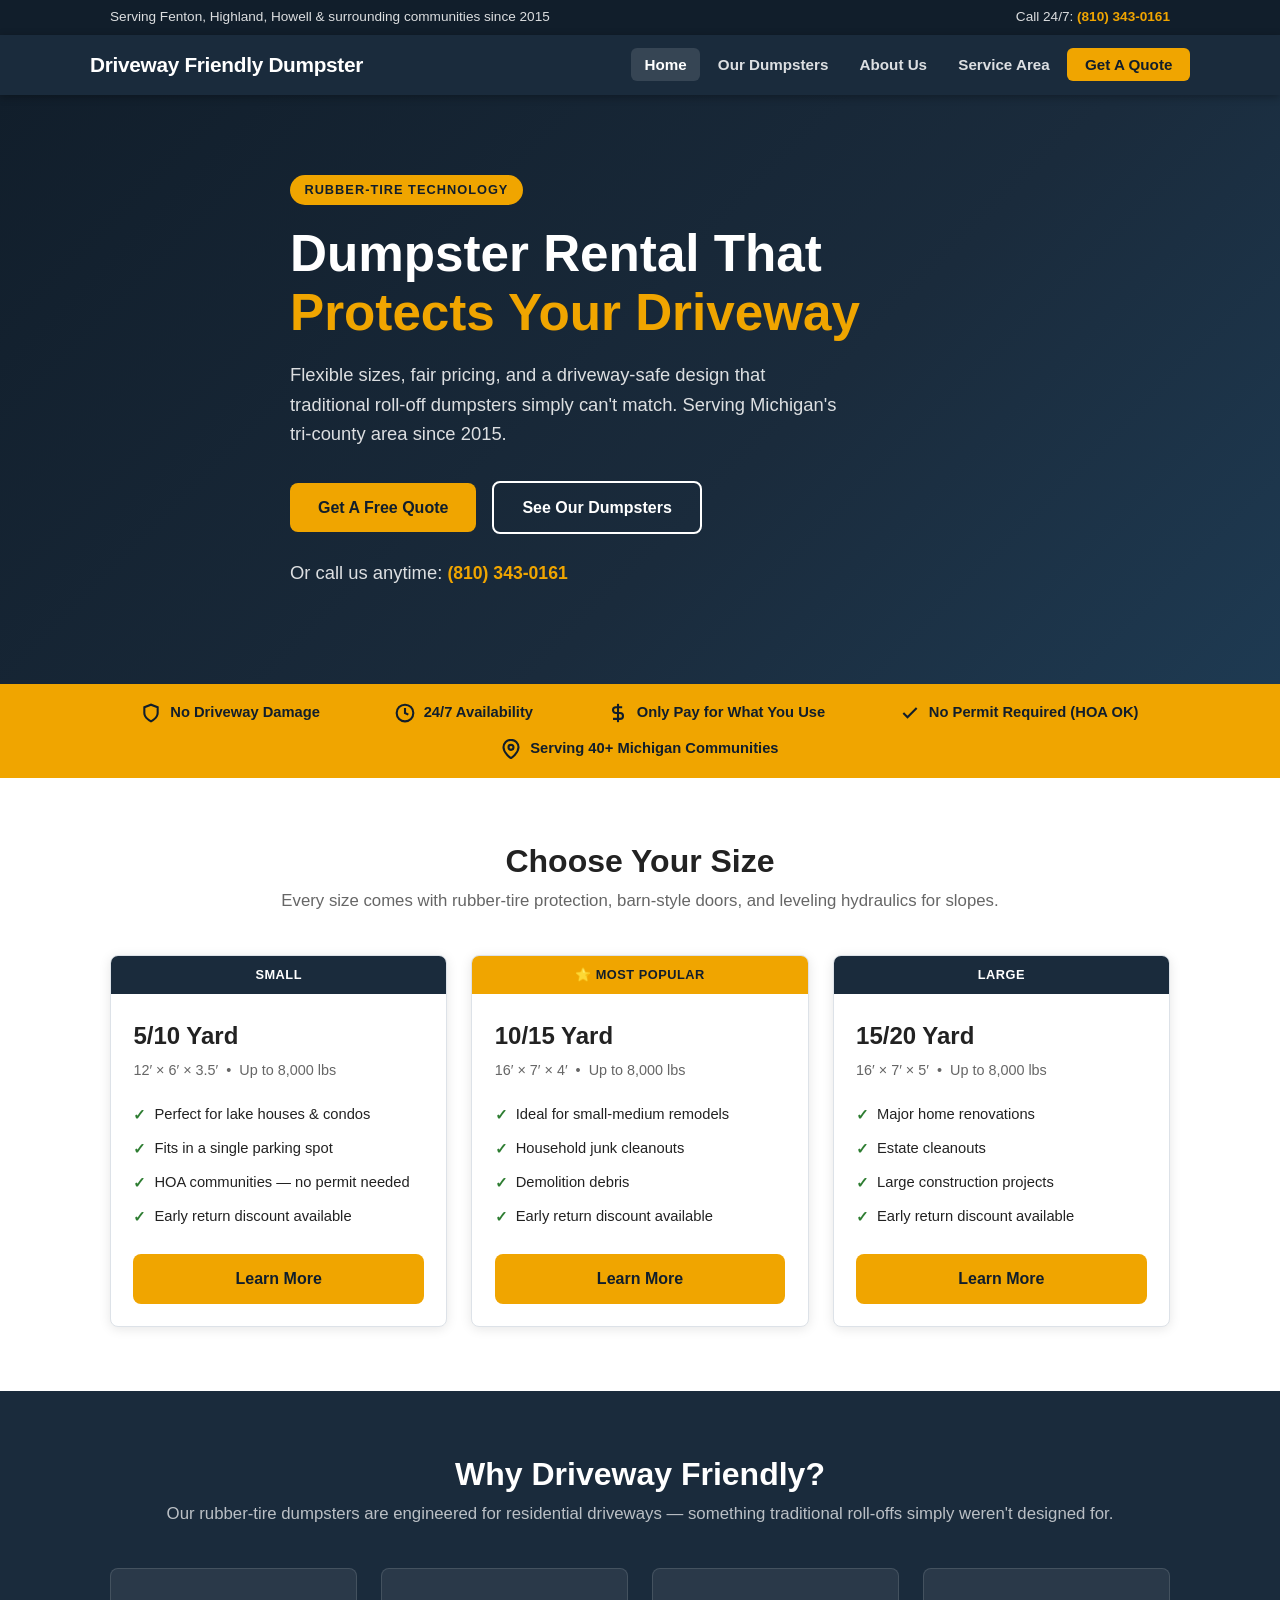
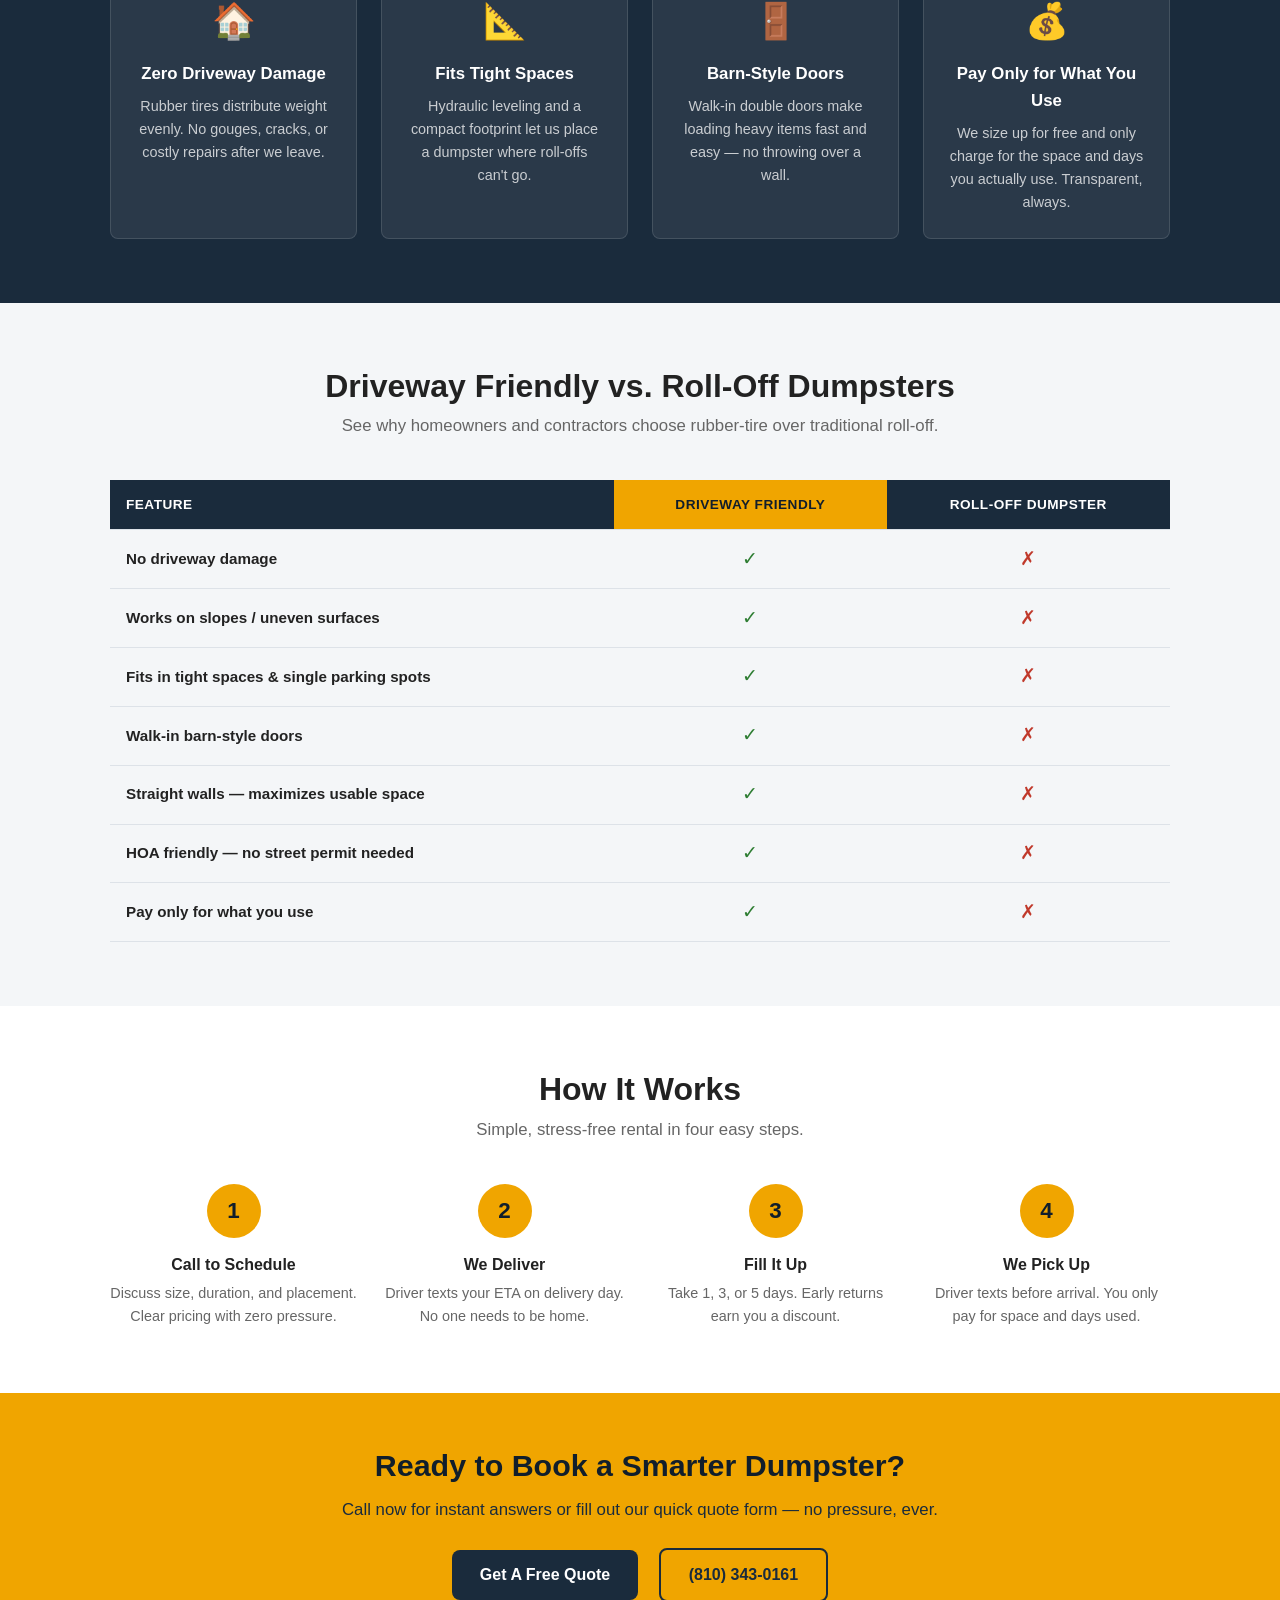
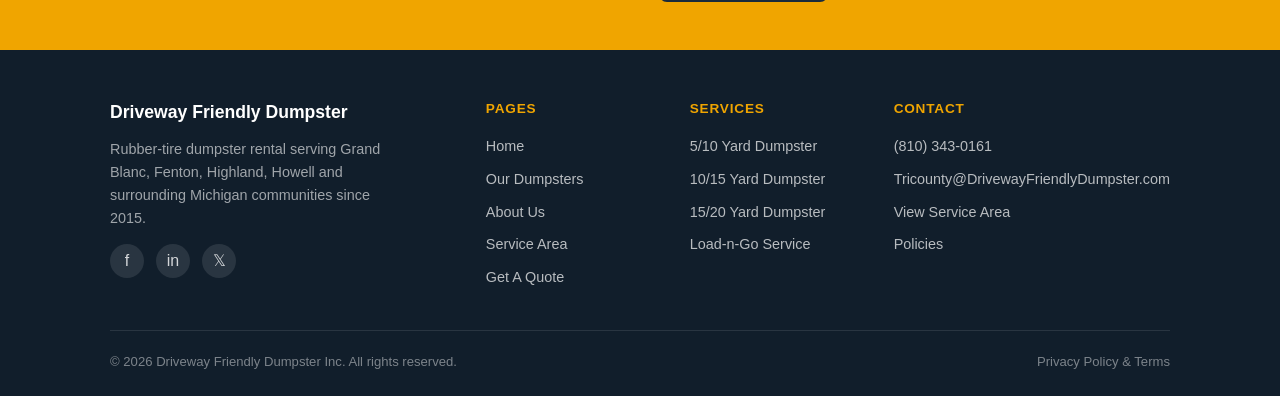
==== index.html @ 8f10da2d "Initial site" ====
<!DOCTYPE html>
<html lang="en">
<head>
  <meta charset="UTF-8" />
  <meta name="viewport" content="width=device-width, initial-scale=1.0" />
  <title>Dumpster Rental | Driveway Friendly Dumpsters | Fenton, Highland &amp; Howell</title>
  <meta name="description" content="Rubber-tire dumpster rental that won't damage your driveway. Serving Grand Blanc, Fenton, Highland, Howell and surrounding Michigan communities since 2015." />
  <link rel="stylesheet" href="css/style.css" />
</head>
<body>

  <!-- TOP BAR -->
  <div class="topbar">
    <div class="container">
      <span>Serving Fenton, Highland, Howell &amp; surrounding communities since 2015</span>
      <span>Call 24/7: <a href="tel:8103430161">(810) 343-0161</a></span>
    </div>
  </div>

  <!-- HEADER -->
  <header>
    <div class="container nav-inner">
      <a class="logo" href="index.html">
        <img src="https://drivewayfriendlydumpster.com/wp-content/uploads/2025/04/DFD-White-Final-Logo.webp"
             alt="Driveway Friendly Dumpster logo" height="54"
             onerror="this.style.display='none'; this.nextElementSibling.style.display='inline'" />
        <span style="display:none">Driveway Friendly Dumpster</span>
      </a>
      <button class="hamburger" aria-label="Open menu">
        <span></span><span></span><span></span>
      </button>
      <nav>
        <ul>
          <li><a href="index.html">Home</a></li>
          <li><a href="our-dumpsters.html">Our Dumpsters</a></li>
          <li><a href="about.html">About Us</a></li>
          <li><a href="service-area.html">Service Area</a></li>
          <li><a href="get-a-quote.html" class="cta-nav">Get A Quote</a></li>
        </ul>
      </nav>
    </div>
  </header>

  <!-- HERO -->
  <section class="hero">
    <div class="container">
      <div class="hero-badge">Rubber-Tire Technology</div>
      <h1>Dumpster Rental That<br><span>Protects Your Driveway</span></h1>
      <p>Flexible sizes, fair pricing, and a driveway-safe design that traditional roll-off dumpsters simply can't match. Serving Michigan's tri-county area since 2015.</p>
      <div class="hero-actions">
        <a href="get-a-quote.html" class="btn btn-gold">Get A Free Quote</a>
        <a href="our-dumpsters.html" class="btn btn-outline">See Our Dumpsters</a>
      </div>
      <p class="hero-phone" style="margin-top:1.5rem">Or call us anytime: <a href="tel:8103430161">(810) 343-0161</a></p>
    </div>
  </section>

  <!-- TRUST BAR -->
  <div class="trust-bar">
    <div class="container">
      <div class="trust-item">
        <svg width="20" height="20" viewBox="0 0 24 24" fill="none" stroke="currentColor" stroke-width="2.5"><path d="M12 22s8-4 8-10V5l-8-3-8 3v7c0 6 8 10 8 10z"/></svg>
        No Driveway Damage
      </div>
      <div class="trust-item">
        <svg width="20" height="20" viewBox="0 0 24 24" fill="none" stroke="currentColor" stroke-width="2.5"><circle cx="12" cy="12" r="10"/><polyline points="12 6 12 12 16 14"/></svg>
        24/7 Availability
      </div>
      <div class="trust-item">
        <svg width="20" height="20" viewBox="0 0 24 24" fill="none" stroke="currentColor" stroke-width="2.5"><line x1="12" y1="1" x2="12" y2="23"/><path d="M17 5H9.5a3.5 3.5 0 0 0 0 7h5a3.5 3.5 0 0 1 0 7H6"/></svg>
        Only Pay for What You Use
      </div>
      <div class="trust-item">
        <svg width="20" height="20" viewBox="0 0 24 24" fill="none" stroke="currentColor" stroke-width="2.5"><polyline points="20 6 9 17 4 12"/></svg>
        No Permit Required (HOA OK)
      </div>
      <div class="trust-item">
        <svg width="20" height="20" viewBox="0 0 24 24" fill="none" stroke="currentColor" stroke-width="2.5"><path d="M21 10c0 7-9 13-9 13s-9-6-9-13a9 9 0 0 1 18 0z"/><circle cx="12" cy="10" r="3"/></svg>
        Serving 40+ Michigan Communities
      </div>
    </div>
  </div>

  <!-- DUMPSTER SIZES -->
  <section class="section">
    <div class="container">
      <div class="center">
        <h2 class="section-title">Choose Your Size</h2>
        <p class="section-sub">Every size comes with rubber-tire protection, barn-style doors, and leveling hydraulics for slopes.</p>
      </div>
      <div class="sizes-grid">

        <!-- Small -->
        <div class="size-card">
          <div class="size-card-badge">Small</div>
          <div class="size-card-body">
            <div class="size-name">5/10 Yard</div>
            <div class="size-dims">12&prime; &times; 6&prime; &times; 3.5&prime; &nbsp;&bull;&nbsp; Up to 8,000 lbs</div>
            <ul class="size-features">
              <li>Perfect for lake houses &amp; condos</li>
              <li>Fits in a single parking spot</li>
              <li>HOA communities — no permit needed</li>
              <li>Early return discount available</li>
            </ul>
            <a href="our-dumpsters.html" class="btn btn-gold">Learn More</a>
          </div>
        </div>

        <!-- Medium -->
        <div class="size-card">
          <div class="size-card-badge popular">⭐ Most Popular</div>
          <div class="size-card-body">
            <div class="size-name">10/15 Yard</div>
            <div class="size-dims">16&prime; &times; 7&prime; &times; 4&prime; &nbsp;&bull;&nbsp; Up to 8,000 lbs</div>
            <ul class="size-features">
              <li>Ideal for small-medium remodels</li>
              <li>Household junk cleanouts</li>
              <li>Demolition debris</li>
              <li>Early return discount available</li>
            </ul>
            <a href="our-dumpsters.html" class="btn btn-gold">Learn More</a>
          </div>
        </div>

        <!-- Large -->
        <div class="size-card">
          <div class="size-card-badge">Large</div>
          <div class="size-card-body">
            <div class="size-name">15/20 Yard</div>
            <div class="size-dims">16&prime; &times; 7&prime; &times; 5&prime; &nbsp;&bull;&nbsp; Up to 8,000 lbs</div>
            <ul class="size-features">
              <li>Major home renovations</li>
              <li>Estate cleanouts</li>
              <li>Large construction projects</li>
              <li>Early return discount available</li>
            </ul>
            <a href="our-dumpsters.html" class="btn btn-gold">Learn More</a>
          </div>
        </div>

      </div>
    </div>
  </section>

  <!-- WHY CHOOSE US -->
  <section class="section section-dark">
    <div class="container">
      <div class="center">
        <h2 class="section-title">Why Driveway Friendly?</h2>
        <p class="section-sub">Our rubber-tire dumpsters are engineered for residential driveways — something traditional roll-offs simply weren't designed for.</p>
      </div>
      <div class="features-grid">
        <div class="feature-card">
          <div class="feature-icon">🏠</div>
          <h3>Zero Driveway Damage</h3>
          <p>Rubber tires distribute weight evenly. No gouges, cracks, or costly repairs after we leave.</p>
        </div>
        <div class="feature-card">
          <div class="feature-icon">📐</div>
          <h3>Fits Tight Spaces</h3>
          <p>Hydraulic leveling and a compact footprint let us place a dumpster where roll-offs can't go.</p>
        </div>
        <div class="feature-card">
          <div class="feature-icon">🚪</div>
          <h3>Barn-Style Doors</h3>
          <p>Walk-in double doors make loading heavy items fast and easy — no throwing over a wall.</p>
        </div>
        <div class="feature-card">
          <div class="feature-icon">💰</div>
          <h3>Pay Only for What You Use</h3>
          <p>We size up for free and only charge for the space and days you actually use. Transparent, always.</p>
        </div>
      </div>
    </div>
  </section>

  <!-- COMPARISON TABLE -->
  <section class="section section-alt">
    <div class="container">
      <div class="center">
        <h2 class="section-title">Driveway Friendly vs. Roll-Off Dumpsters</h2>
        <p class="section-sub">See why homeowners and contractors choose rubber-tire over traditional roll-off.</p>
      </div>
      <table class="compare-table">
        <thead>
          <tr>
            <th>Feature</th>
            <th>Driveway Friendly</th>
            <th>Roll-Off Dumpster</th>
          </tr>
        </thead>
        <tbody>
          <tr>
            <td>No driveway damage</td>
            <td><span class="check">✓</span></td>
            <td><span class="cross">✗</span></td>
          </tr>
          <tr>
            <td>Works on slopes / uneven surfaces</td>
            <td><span class="check">✓</span></td>
            <td><span class="cross">✗</span></td>
          </tr>
          <tr>
            <td>Fits in tight spaces &amp; single parking spots</td>
            <td><span class="check">✓</span></td>
            <td><span class="cross">✗</span></td>
          </tr>
          <tr>
            <td>Walk-in barn-style doors</td>
            <td><span class="check">✓</span></td>
            <td><span class="cross">✗</span></td>
          </tr>
          <tr>
            <td>Straight walls — maximizes usable space</td>
            <td><span class="check">✓</span></td>
            <td><span class="cross">✗</span></td>
          </tr>
          <tr>
            <td>HOA friendly — no street permit needed</td>
            <td><span class="check">✓</span></td>
            <td><span class="cross">✗</span></td>
          </tr>
          <tr>
            <td>Pay only for what you use</td>
            <td><span class="check">✓</span></td>
            <td><span class="cross">✗</span></td>
          </tr>
        </tbody>
      </table>
    </div>
  </section>

  <!-- HOW IT WORKS -->
  <section class="section">
    <div class="container">
      <div class="center">
        <h2 class="section-title">How It Works</h2>
        <p class="section-sub">Simple, stress-free rental in four easy steps.</p>
      </div>
      <div class="steps">
        <div class="step">
          <div class="step-num">1</div>
          <h3>Call to Schedule</h3>
          <p>Discuss size, duration, and placement. Clear pricing with zero pressure.</p>
        </div>
        <div class="step">
          <div class="step-num">2</div>
          <h3>We Deliver</h3>
          <p>Driver texts your ETA on delivery day. No one needs to be home.</p>
        </div>
        <div class="step">
          <div class="step-num">3</div>
          <h3>Fill It Up</h3>
          <p>Take 1, 3, or 5 days. Early returns earn you a discount.</p>
        </div>
        <div class="step">
          <div class="step-num">4</div>
          <h3>We Pick Up</h3>
          <p>Driver texts before arrival. You only pay for space and days used.</p>
        </div>
      </div>
    </div>
  </section>

  <!-- CTA BAND -->
  <div class="cta-band">
    <div class="container">
      <h2>Ready to Book a Smarter Dumpster?</h2>
      <p>Call now for instant answers or fill out our quick quote form — no pressure, ever.</p>
      <a href="get-a-quote.html" class="btn">Get A Free Quote</a>
      <a href="tel:8103430161" class="btn btn-phone">(810) 343-0161</a>
    </div>
  </div>

  <!-- FOOTER -->
  <footer>
    <div class="container">
      <div class="footer-grid">
        <div class="footer-brand">
          <img src="https://drivewayfriendlydumpster.com/wp-content/uploads/2025/04/DFD-White-Final-Logo.webp"
               alt="Driveway Friendly Dumpster" height="50"
               onerror="this.style.display='none'; this.insertAdjacentHTML('afterend','<span style=\'color:#fff;font-weight:800;font-size:1.1rem\'>Driveway Friendly Dumpster</span>')" />
          <p>Rubber-tire dumpster rental serving Grand Blanc, Fenton, Highland, Howell and surrounding Michigan communities since 2015.</p>
          <div class="social-links">
            <a href="#" aria-label="Facebook">f</a>
            <a href="#" aria-label="Instagram">in</a>
            <a href="#" aria-label="X / Twitter">𝕏</a>
          </div>
        </div>
        <div class="footer-col">
          <h4>Pages</h4>
          <ul>
            <li><a href="index.html">Home</a></li>
            <li><a href="our-dumpsters.html">Our Dumpsters</a></li>
            <li><a href="about.html">About Us</a></li>
            <li><a href="service-area.html">Service Area</a></li>
            <li><a href="get-a-quote.html">Get A Quote</a></li>
          </ul>
        </div>
        <div class="footer-col">
          <h4>Services</h4>
          <ul>
            <li><a href="our-dumpsters.html">5/10 Yard Dumpster</a></li>
            <li><a href="our-dumpsters.html">10/15 Yard Dumpster</a></li>
            <li><a href="our-dumpsters.html">15/20 Yard Dumpster</a></li>
            <li><a href="our-dumpsters.html">Load-n-Go Service</a></li>
          </ul>
        </div>
        <div class="footer-col">
          <h4>Contact</h4>
          <ul>
            <li><a href="tel:8103430161">(810) 343-0161</a></li>
            <li><a href="mailto:Tricounty@DrivewayFriendlyDumpster.com">Tricounty@DrivewayFriendlyDumpster.com</a></li>
            <li><a href="service-area.html">View Service Area</a></li>
            <li><a href="policies.html">Policies</a></li>
          </ul>
        </div>
      </div>
      <div class="footer-bottom">
        <span>&copy; <span id="yr"></span> Driveway Friendly Dumpster Inc. All rights reserved.</span>
        <a href="policies.html">Privacy Policy &amp; Terms</a>
      </div>
    </div>
  </footer>

  <script>document.getElementById('yr').textContent = new Date().getFullYear();</script>
  <script src="js/main.js"></script>
</body>
</html>
---- css/style.css ----
/* ===== RESET & BASE ===== */
*, *::before, *::after { box-sizing: border-box; margin: 0; padding: 0; }

:root {
  --navy:   #1a2b3c;
  --navy-dark: #111e2b;
  --gold:   #f0a500;
  --gold-dark: #d49200;
  --green:  #2e7d32;
  --light:  #f4f6f8;
  --white:  #ffffff;
  --text:   #222222;
  --muted:  #666666;
  --border: #dde2e8;
  --radius: 8px;
  --shadow: 0 2px 12px rgba(0,0,0,.10);
}

html { scroll-behavior: smooth; }

body {
  font-family: 'Segoe UI', Arial, sans-serif;
  color: var(--text);
  background: var(--white);
  line-height: 1.6;
}

a { color: inherit; text-decoration: none; }
ul { list-style: none; }
img { max-width: 100%; display: block; }

.container { max-width: 1100px; margin: 0 auto; padding: 0 1.25rem; }

/* ===== UTILITY ===== */
.btn {
  display: inline-block;
  padding: .75rem 1.75rem;
  border-radius: var(--radius);
  font-weight: 700;
  font-size: 1rem;
  cursor: pointer;
  transition: background .2s, transform .1s;
  border: none;
}
.btn:active { transform: scale(.97); }
.btn-gold   { background: var(--gold); color: var(--navy-dark); }
.btn-gold:hover { background: var(--gold-dark); }
.btn-outline { background: transparent; border: 2px solid var(--white); color: var(--white); }
.btn-outline:hover { background: rgba(255,255,255,.12); }

.section { padding: 4rem 0; }
.section-alt { background: var(--light); }
.section-dark { background: var(--navy); color: var(--white); }

.section-title {
  font-size: 2rem;
  font-weight: 800;
  margin-bottom: .5rem;
  line-height: 1.2;
}
.section-sub {
  font-size: 1.05rem;
  color: var(--muted);
  margin-bottom: 2.5rem;
}
.section-dark .section-sub { color: rgba(255,255,255,.7); }
.center { text-align: center; }

/* ===== TOP BAR ===== */
.topbar {
  background: var(--navy-dark);
  color: rgba(255,255,255,.85);
  font-size: .85rem;
  padding: .4rem 0;
}
.topbar .container {
  display: flex;
  justify-content: space-between;
  align-items: center;
  gap: 1rem;
  flex-wrap: wrap;
}
.topbar a { color: var(--gold); font-weight: 600; }

/* ===== HEADER / NAV ===== */
header {
  background: var(--navy);
  position: sticky;
  top: 0;
  z-index: 100;
  box-shadow: 0 2px 8px rgba(0,0,0,.3);
}
.nav-inner {
  display: flex;
  align-items: center;
  justify-content: space-between;
  padding: .85rem 0;
}
.logo img { height: 54px; }
.logo span {
  color: var(--white);
  font-size: 1.3rem;
  font-weight: 800;
  letter-spacing: -.3px;
}

nav ul {
  display: flex;
  gap: .25rem;
  align-items: center;
}
nav a {
  color: rgba(255,255,255,.85);
  font-size: .95rem;
  font-weight: 600;
  padding: .5rem .85rem;
  border-radius: 6px;
  transition: background .15s, color .15s;
}
nav a:hover, nav a.active { color: var(--white); background: rgba(255,255,255,.12); }
nav .cta-nav { background: var(--gold); color: var(--navy-dark); padding: .5rem 1.1rem; }
nav .cta-nav:hover { background: var(--gold-dark); }

/* Hamburger */
.hamburger {
  display: none;
  flex-direction: column;
  gap: 5px;
  background: none;
  border: none;
  cursor: pointer;
  padding: .4rem;
}
.hamburger span {
  display: block;
  width: 26px;
  height: 3px;
  background: var(--white);
  border-radius: 2px;
  transition: all .25s;
}
.hamburger.open span:nth-child(1) { transform: translateY(8px) rotate(45deg); }
.hamburger.open span:nth-child(2) { opacity: 0; }
.hamburger.open span:nth-child(3) { transform: translateY(-8px) rotate(-45deg); }

/* ===== HERO ===== */
.hero {
  background: linear-gradient(135deg, var(--navy-dark) 0%, var(--navy) 60%, #1e3a52 100%);
  color: var(--white);
  padding: 5rem 0 4rem;
  position: relative;
  overflow: hidden;
}
.hero::before {
  content: '';
  position: absolute;
  inset: 0;
  background: url('https://drivewayfriendlydumpster.com/wp-content/uploads/2025/06/DFD-Website-Dumpster-Home-Page-2-scaled.webp') center/cover no-repeat;
  opacity: .18;
}
.hero .container { position: relative; max-width: 740px; }
.hero-badge {
  display: inline-block;
  background: var(--gold);
  color: var(--navy-dark);
  font-size: .8rem;
  font-weight: 800;
  letter-spacing: 1px;
  text-transform: uppercase;
  padding: .3rem .9rem;
  border-radius: 20px;
  margin-bottom: 1.25rem;
}
.hero h1 {
  font-size: clamp(2rem, 5vw, 3.2rem);
  font-weight: 900;
  line-height: 1.15;
  margin-bottom: 1.1rem;
}
.hero h1 span { color: var(--gold); }
.hero p {
  font-size: 1.15rem;
  color: rgba(255,255,255,.85);
  margin-bottom: 2rem;
  max-width: 560px;
}
.hero-actions { display: flex; gap: 1rem; flex-wrap: wrap; align-items: center; }
.hero-phone { color: rgba(255,255,255,.8); font-size: .95rem; }
.hero-phone a { color: var(--gold); font-weight: 700; font-size: 1.1rem; }

/* ===== TRUST BAR ===== */
.trust-bar { background: var(--gold); padding: 1.1rem 0; }
.trust-bar .container {
  display: flex;
  justify-content: space-around;
  align-items: center;
  flex-wrap: wrap;
  gap: .75rem;
}
.trust-item {
  display: flex;
  align-items: center;
  gap: .55rem;
  font-weight: 700;
  color: var(--navy-dark);
  font-size: .92rem;
}
.trust-item svg { flex-shrink: 0; }

/* ===== SIZES GRID ===== */
.sizes-grid {
  display: grid;
  grid-template-columns: repeat(3, 1fr);
  gap: 1.5rem;
  margin-top: 2.5rem;
}
.size-card {
  background: var(--white);
  border: 1px solid var(--border);
  border-radius: var(--radius);
  overflow: hidden;
  box-shadow: var(--shadow);
  transition: transform .2s, box-shadow .2s;
  display: flex;
  flex-direction: column;
}
.size-card:hover { transform: translateY(-4px); box-shadow: 0 8px 24px rgba(0,0,0,.13); }
.size-card-badge {
  background: var(--navy);
  color: var(--white);
  text-align: center;
  padding: .55rem;
  font-size: .8rem;
  font-weight: 700;
  letter-spacing: .5px;
  text-transform: uppercase;
}
.size-card-badge.popular { background: var(--gold); color: var(--navy-dark); }
.size-card-body { padding: 1.4rem; flex: 1; display: flex; flex-direction: column; }
.size-name { font-size: 1.5rem; font-weight: 800; margin-bottom: .25rem; }
.size-dims { color: var(--muted); font-size: .9rem; margin-bottom: 1rem; }
.size-features { margin-bottom: 1.25rem; flex: 1; }
.size-features li {
  padding: .3rem 0;
  font-size: .92rem;
  display: flex;
  align-items: flex-start;
  gap: .5rem;
}
.size-features li::before {
  content: '✓';
  color: var(--green);
  font-weight: 900;
  flex-shrink: 0;
  margin-top: .05rem;
}
.size-card .btn { width: 100%; text-align: center; }

/* ===== COMPARISON ===== */
.compare-table {
  width: 100%;
  border-collapse: collapse;
  margin-top: 2rem;
  font-size: .95rem;
}
.compare-table th, .compare-table td {
  padding: .85rem 1rem;
  text-align: center;
  border-bottom: 1px solid var(--border);
}
.compare-table th { font-weight: 800; font-size: .85rem; text-transform: uppercase; letter-spacing: .5px; }
.compare-table th:first-child, .compare-table td:first-child { text-align: left; font-weight: 600; }
.compare-table thead tr { background: var(--navy); color: var(--white); }
.compare-table thead th:nth-child(2) { background: var(--gold); color: var(--navy-dark); }
.compare-table tbody tr:nth-child(even) { background: var(--light); }
.check { color: var(--green); font-size: 1.2rem; }
.cross  { color: #c0392b; font-size: 1.2rem; }

/* ===== WHY US ===== */
.features-grid {
  display: grid;
  grid-template-columns: repeat(auto-fit, minmax(220px, 1fr));
  gap: 1.5rem;
  margin-top: 2rem;
}
.feature-card {
  background: rgba(255,255,255,.07);
  border: 1px solid rgba(255,255,255,.12);
  border-radius: var(--radius);
  padding: 1.5rem;
  text-align: center;
}
.feature-icon { font-size: 2.2rem; margin-bottom: .75rem; }
.feature-card h3 { font-size: 1.05rem; font-weight: 800; margin-bottom: .4rem; }
.feature-card p { font-size: .9rem; color: rgba(255,255,255,.75); }

/* ===== HOW IT WORKS ===== */
.steps { display: grid; grid-template-columns: repeat(auto-fit, minmax(200px, 1fr)); gap: 1.5rem; margin-top: 2rem; }
.step { text-align: center; }
.step-num {
  width: 54px; height: 54px;
  background: var(--gold);
  color: var(--navy-dark);
  border-radius: 50%;
  display: flex; align-items: center; justify-content: center;
  font-size: 1.4rem; font-weight: 900;
  margin: 0 auto .9rem;
}
.step h3 { font-size: 1rem; font-weight: 800; margin-bottom: .3rem; }
.step p { font-size: .9rem; color: var(--muted); }

/* ===== CTA BAND ===== */
.cta-band {
  background: var(--gold);
  padding: 3rem 0;
  text-align: center;
}
.cta-band h2 { font-size: 1.9rem; font-weight: 900; color: var(--navy-dark); margin-bottom: .5rem; }
.cta-band p { color: var(--navy); margin-bottom: 1.5rem; font-size: 1.05rem; }
.cta-band .btn { background: var(--navy); color: var(--white); margin: 0 .5rem; }
.cta-band .btn:hover { background: var(--navy-dark); }
.cta-band .btn-phone { background: transparent; border: 2px solid var(--navy); color: var(--navy); }
.cta-band .btn-phone:hover { background: rgba(0,0,0,.07); }

/* ===== ABOUT PAGE ===== */
.about-grid { display: grid; grid-template-columns: 1fr 1fr; gap: 3rem; align-items: start; margin-top: 2rem; }
.about-text p { margin-bottom: 1rem; }
.quote-block {
  border-left: 4px solid var(--gold);
  padding: 1rem 1.5rem;
  background: var(--light);
  border-radius: 0 var(--radius) var(--radius) 0;
  margin: 1.5rem 0;
  font-style: italic;
  font-size: 1.05rem;
}
.stat-grid { display: grid; grid-template-columns: 1fr 1fr; gap: 1rem; }
.stat-card { background: var(--navy); color: var(--white); border-radius: var(--radius); padding: 1.25rem; text-align: center; }
.stat-card .num { font-size: 2rem; font-weight: 900; color: var(--gold); }
.stat-card .lbl { font-size: .85rem; color: rgba(255,255,255,.75); }

/* ===== SERVICE AREA ===== */
.area-list {
  display: grid;
  grid-template-columns: repeat(auto-fill, minmax(180px, 1fr));
  gap: .5rem;
  margin-top: 1.5rem;
}
.area-list li {
  background: var(--light);
  border-radius: 6px;
  padding: .5rem .85rem;
  font-size: .92rem;
  display: flex; align-items: center; gap: .4rem;
}
.area-list li::before { content: '📍'; font-size: .8rem; }

/* ===== QUOTE FORM ===== */
.quote-layout { display: grid; grid-template-columns: 1fr 360px; gap: 2.5rem; align-items: start; }
.form-card {
  background: var(--white);
  border: 1px solid var(--border);
  border-radius: var(--radius);
  padding: 2rem;
  box-shadow: var(--shadow);
}
.form-row { display: grid; grid-template-columns: 1fr 1fr; gap: 1rem; }
.form-group { margin-bottom: 1.1rem; display: flex; flex-direction: column; }
.form-group label { font-size: .85rem; font-weight: 700; margin-bottom: .35rem; }
.form-group input,
.form-group select,
.form-group textarea {
  border: 1px solid var(--border);
  border-radius: 6px;
  padding: .6rem .85rem;
  font-size: .95rem;
  font-family: inherit;
  transition: border-color .15s;
}
.form-group input:focus,
.form-group select:focus,
.form-group textarea:focus { outline: none; border-color: var(--gold); }
.form-group textarea { resize: vertical; min-height: 90px; }
.form-submit { width: 100%; padding: .9rem; font-size: 1.05rem; }

.contact-sidebar { display: flex; flex-direction: column; gap: 1rem; }
.contact-card {
  background: var(--navy);
  color: var(--white);
  border-radius: var(--radius);
  padding: 1.5rem;
}
.contact-card h3 { font-size: 1.1rem; font-weight: 800; margin-bottom: 1rem; }
.contact-item { display: flex; gap: .75rem; align-items: flex-start; margin-bottom: .85rem; }
.contact-item .icon { font-size: 1.3rem; flex-shrink: 0; }
.contact-item strong { display: block; font-size: .85rem; color: var(--gold); }
.contact-item span, .contact-item a { font-size: .95rem; color: rgba(255,255,255,.85); }
.contact-item a:hover { color: var(--gold); }

.process-steps { display: flex; flex-direction: column; gap: .75rem; }
.process-step {
  display: flex; gap: .75rem; align-items: flex-start;
  background: var(--light); border-radius: 6px; padding: .85rem;
}
.process-step .num {
  background: var(--gold); color: var(--navy-dark);
  width: 28px; height: 28px; border-radius: 50%;
  display: flex; align-items: center; justify-content: center;
  font-weight: 900; font-size: .85rem; flex-shrink: 0;
}
.process-step p { font-size: .9rem; margin: 0; }
.process-step strong { display: block; font-size: .9rem; }

/* ===== POLICIES PAGE ===== */
.policy-content { max-width: 760px; }
.policy-content h2 { font-size: 1.35rem; font-weight: 800; margin: 2rem 0 .75rem; border-bottom: 2px solid var(--border); padding-bottom: .4rem; }
.policy-content p { margin-bottom: .85rem; color: #444; }

/* ===== PAGE HERO (inner pages) ===== */
.page-hero {
  background: var(--navy);
  color: var(--white);
  padding: 3rem 0 2.5rem;
}
.page-hero h1 { font-size: 2.2rem; font-weight: 900; margin-bottom: .4rem; }
.page-hero p { color: rgba(255,255,255,.75); font-size: 1.05rem; }
.breadcrumb { font-size: .85rem; color: rgba(255,255,255,.55); margin-bottom: .75rem; }
.breadcrumb a { color: var(--gold); }

/* ===== FOOTER ===== */
footer {
  background: var(--navy-dark);
  color: rgba(255,255,255,.8);
  padding: 3rem 0 1.5rem;
}
.footer-grid {
  display: grid;
  grid-template-columns: 2fr 1fr 1fr 1fr;
  gap: 2rem;
  margin-bottom: 2.5rem;
}
.footer-brand p { font-size: .9rem; margin-top: .75rem; color: rgba(255,255,255,.6); max-width: 280px; }
.footer-col h4 { font-size: .85rem; font-weight: 800; text-transform: uppercase; letter-spacing: .8px; color: var(--gold); margin-bottom: .85rem; }
.footer-col ul { display: flex; flex-direction: column; gap: .45rem; }
.footer-col a { font-size: .9rem; color: rgba(255,255,255,.7); transition: color .15s; }
.footer-col a:hover { color: var(--gold); }
.footer-bottom {
  border-top: 1px solid rgba(255,255,255,.1);
  padding-top: 1.25rem;
  display: flex; justify-content: space-between; align-items: center; flex-wrap: wrap; gap: .5rem;
  font-size: .82rem; color: rgba(255,255,255,.45);
}
.footer-bottom a { color: rgba(255,255,255,.45); }
.footer-bottom a:hover { color: var(--gold); }
.social-links { display: flex; gap: .75rem; margin-top: .85rem; }
.social-links a {
  width: 34px; height: 34px;
  border-radius: 50%;
  background: rgba(255,255,255,.1);
  display: flex; align-items: center; justify-content: center;
  font-size: 1rem;
  transition: background .15s;
}
.social-links a:hover { background: var(--gold); }

/* ===== RESPONSIVE ===== */
@media (max-width: 900px) {
  .sizes-grid { grid-template-columns: 1fr 1fr; }
  .footer-grid { grid-template-columns: 1fr 1fr; }
  .about-grid { grid-template-columns: 1fr; }
  .quote-layout { grid-template-columns: 1fr; }
}

@media (max-width: 640px) {
  .sizes-grid { grid-template-columns: 1fr; }
  .footer-grid { grid-template-columns: 1fr; }
  .form-row { grid-template-columns: 1fr; }
  .stat-grid { grid-template-columns: 1fr; }
  nav ul { display: none; flex-direction: column; position: absolute; top: 100%; left: 0; right: 0; background: var(--navy-dark); padding: 1rem; gap: .25rem; }
  nav ul.open { display: flex; }
  .hamburger { display: flex; }
  header { position: relative; }
  .nav-inner { position: relative; }
  .hero { padding: 3rem 0 2.5rem; }
  .section { padding: 2.5rem 0; }
  .compare-table { font-size: .82rem; }
  .compare-table th, .compare-table td { padding: .6rem .5rem; }
}
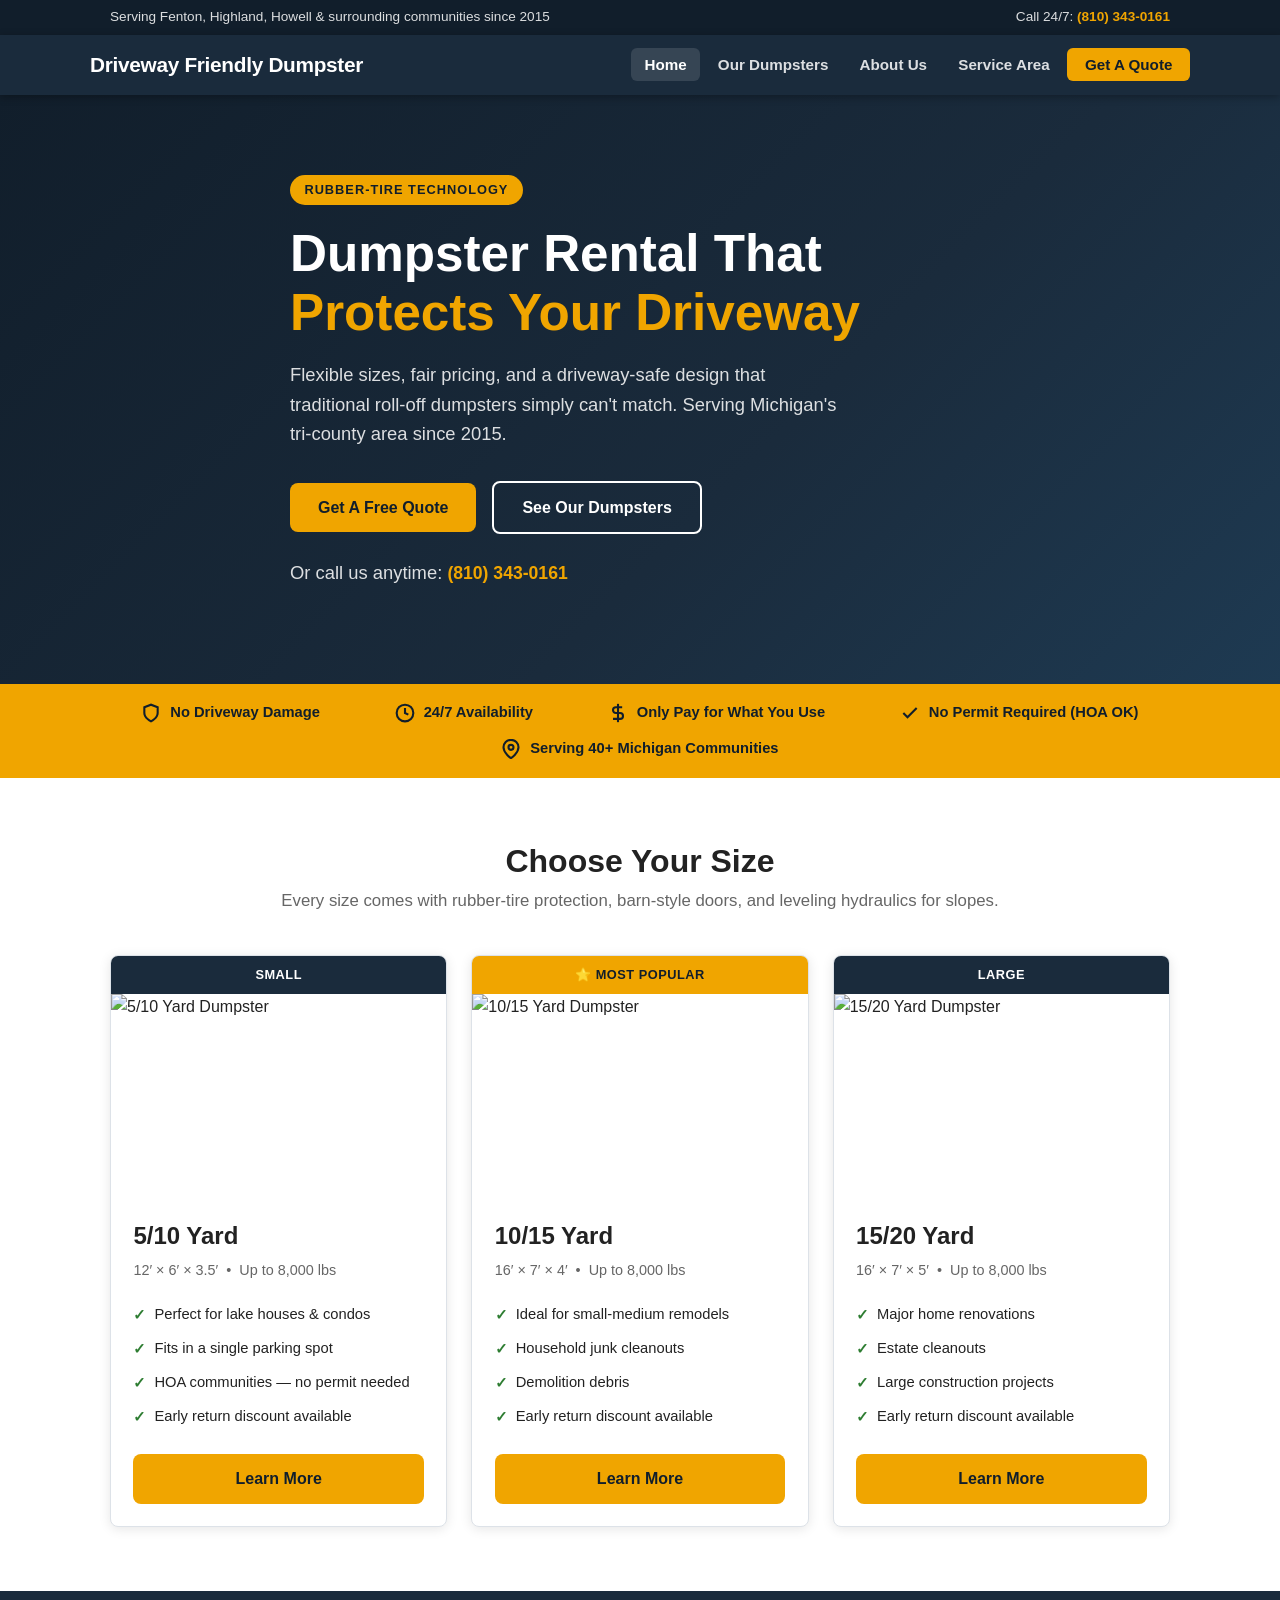
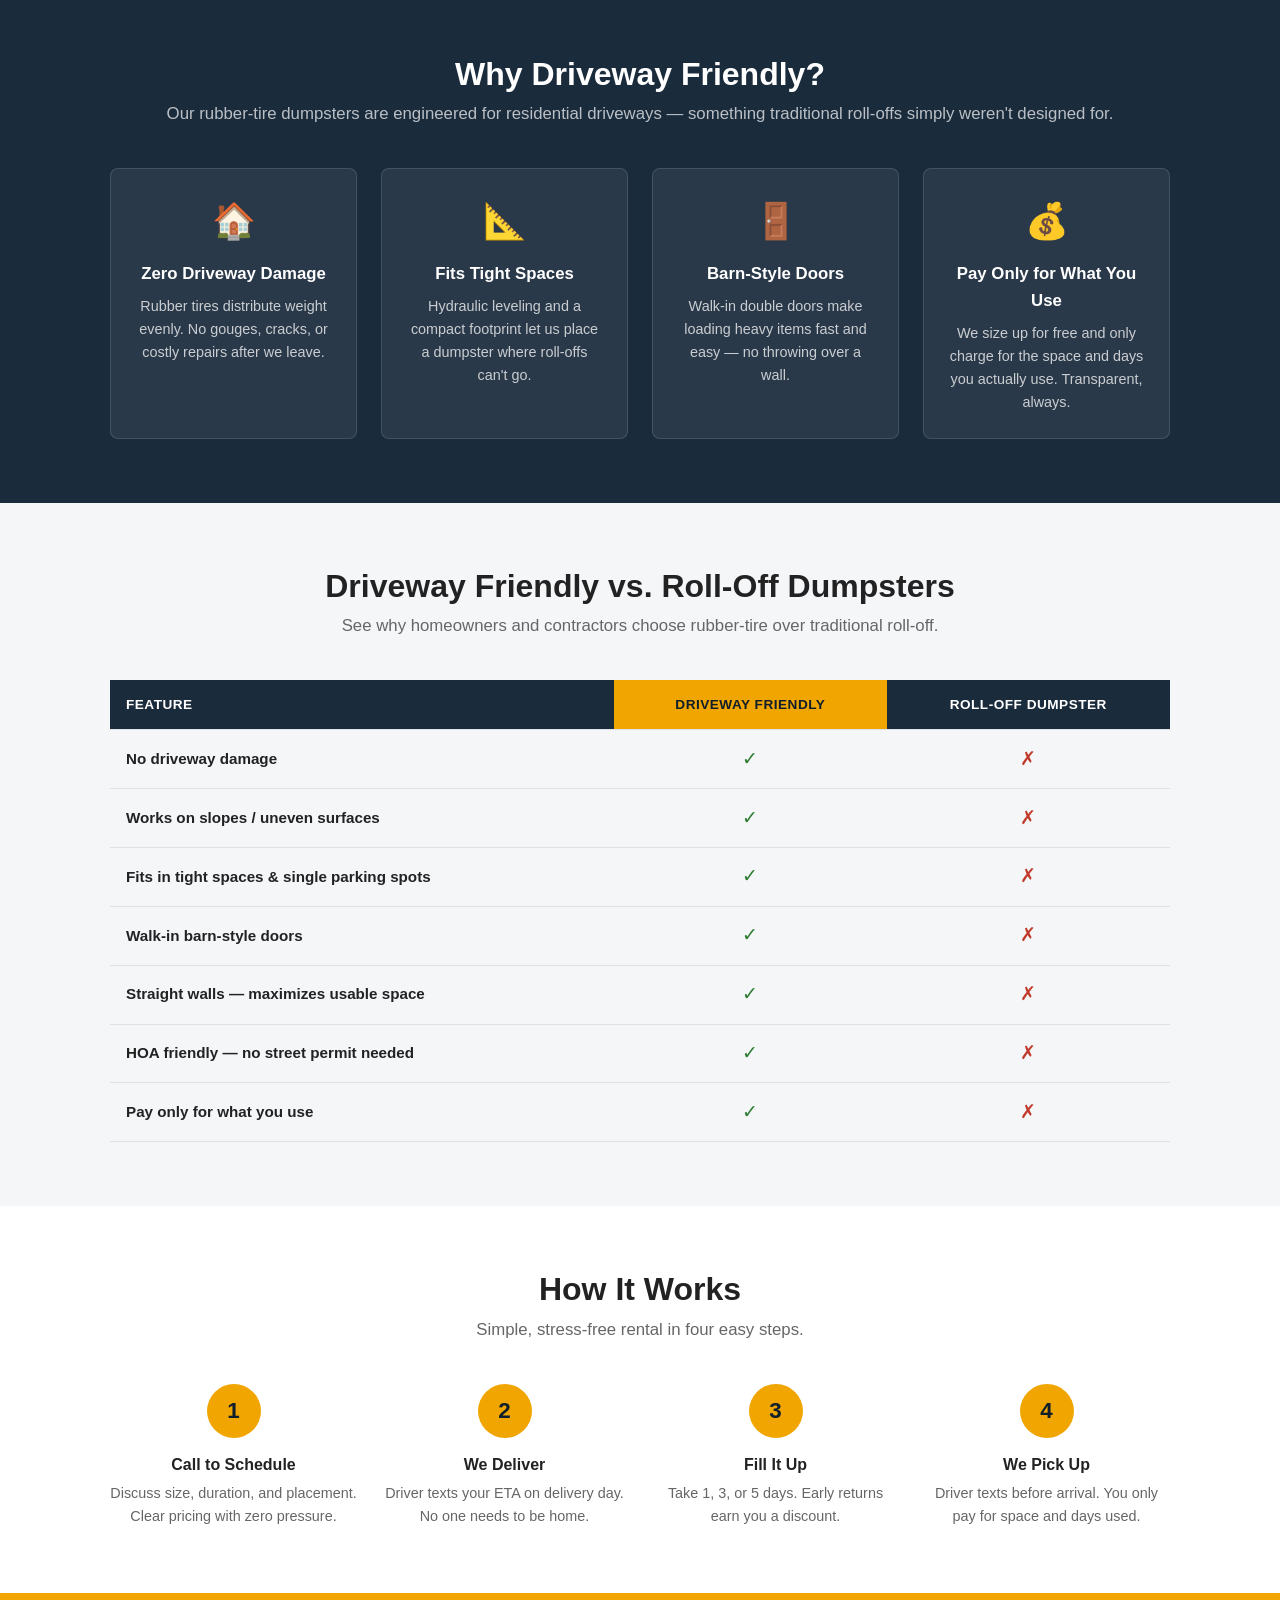
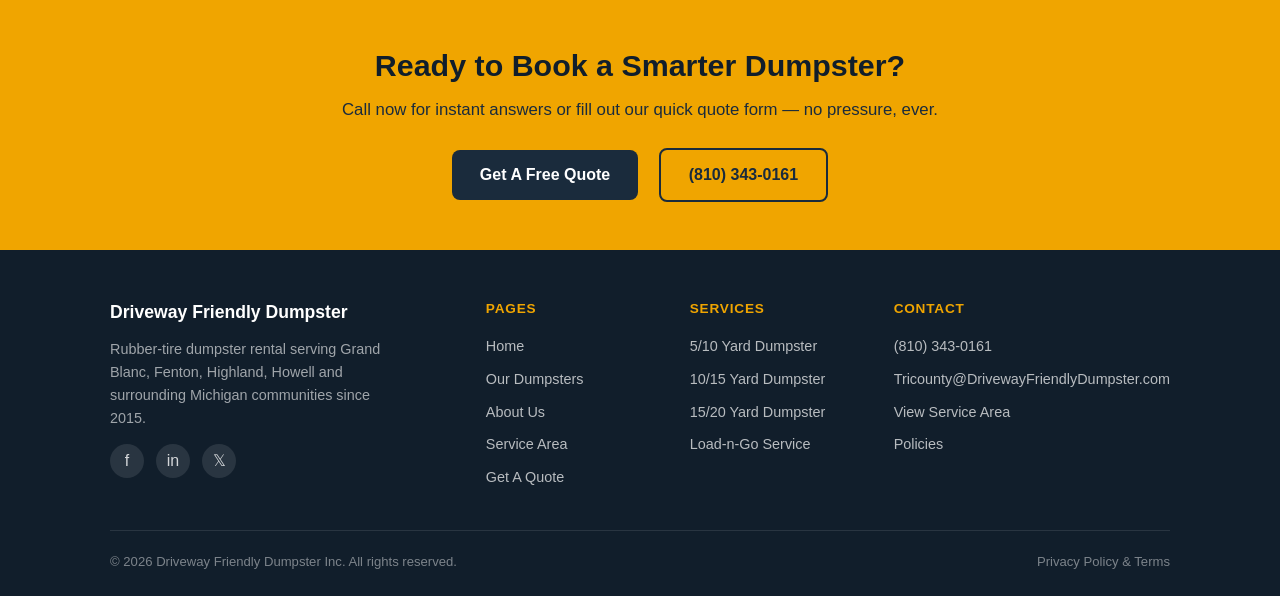
==== commit fbfb4f8d: "Add   dumpster product images and fix hero background" ====
--- a/index.html
+++ b/index.html
@@ -93,6 +93,7 @@
         <!-- Small -->
         <div class="size-card">
           <div class="size-card-badge">Small</div>
+          <img src="https://drivewayfriendlydumpster.com/wp-content/uploads/2025/06/5-10-Dumpster-Sizev2.webp" alt="5/10 Yard Dumpster" style="width:100%;height:200px;object-fit:cover" />
           <div class="size-card-body">
             <div class="size-name">5/10 Yard</div>
             <div class="size-dims">12&prime; &times; 6&prime; &times; 3.5&prime; &nbsp;&bull;&nbsp; Up to 8,000 lbs</div>
@@ -109,6 +110,7 @@
         <!-- Medium -->
         <div class="size-card">
           <div class="size-card-badge popular">⭐ Most Popular</div>
+          <img src="https://drivewayfriendlydumpster.com/wp-content/uploads/2025/04/10-15v4.webp" alt="10/15 Yard Dumpster" style="width:100%;height:200px;object-fit:cover" />
           <div class="size-card-body">
             <div class="size-name">10/15 Yard</div>
             <div class="size-dims">16&prime; &times; 7&prime; &times; 4&prime; &nbsp;&bull;&nbsp; Up to 8,000 lbs</div>
@@ -125,6 +127,7 @@
         <!-- Large -->
         <div class="size-card">
           <div class="size-card-badge">Large</div>
+          <img src="https://drivewayfriendlydumpster.com/wp-content/uploads/2025/01/15-20.webp" alt="15/20 Yard Dumpster" style="width:100%;height:200px;object-fit:cover" />
           <div class="size-card-body">
             <div class="size-name">15/20 Yard</div>
             <div class="size-dims">16&prime; &times; 7&prime; &times; 5&prime; &nbsp;&bull;&nbsp; Up to 8,000 lbs</div>
--- a/css/style.css
+++ b/css/style.css
@@ -155,7 +155,7 @@
   content: '';
   position: absolute;
   inset: 0;
-  background: url('https://drivewayfriendlydumpster.com/wp-content/uploads/2025/06/DFD-Website-Dumpster-Home-Page-2-scaled.webp') center/cover no-repeat;
+  background: url('https://drivewayfriendlydumpster.com/wp-content/uploads/2025/08/DFDCover-Mobilev2.webp') center/cover no-repeat;
   opacity: .18;
 }
 .hero .container { position: relative; max-width: 740px; }
